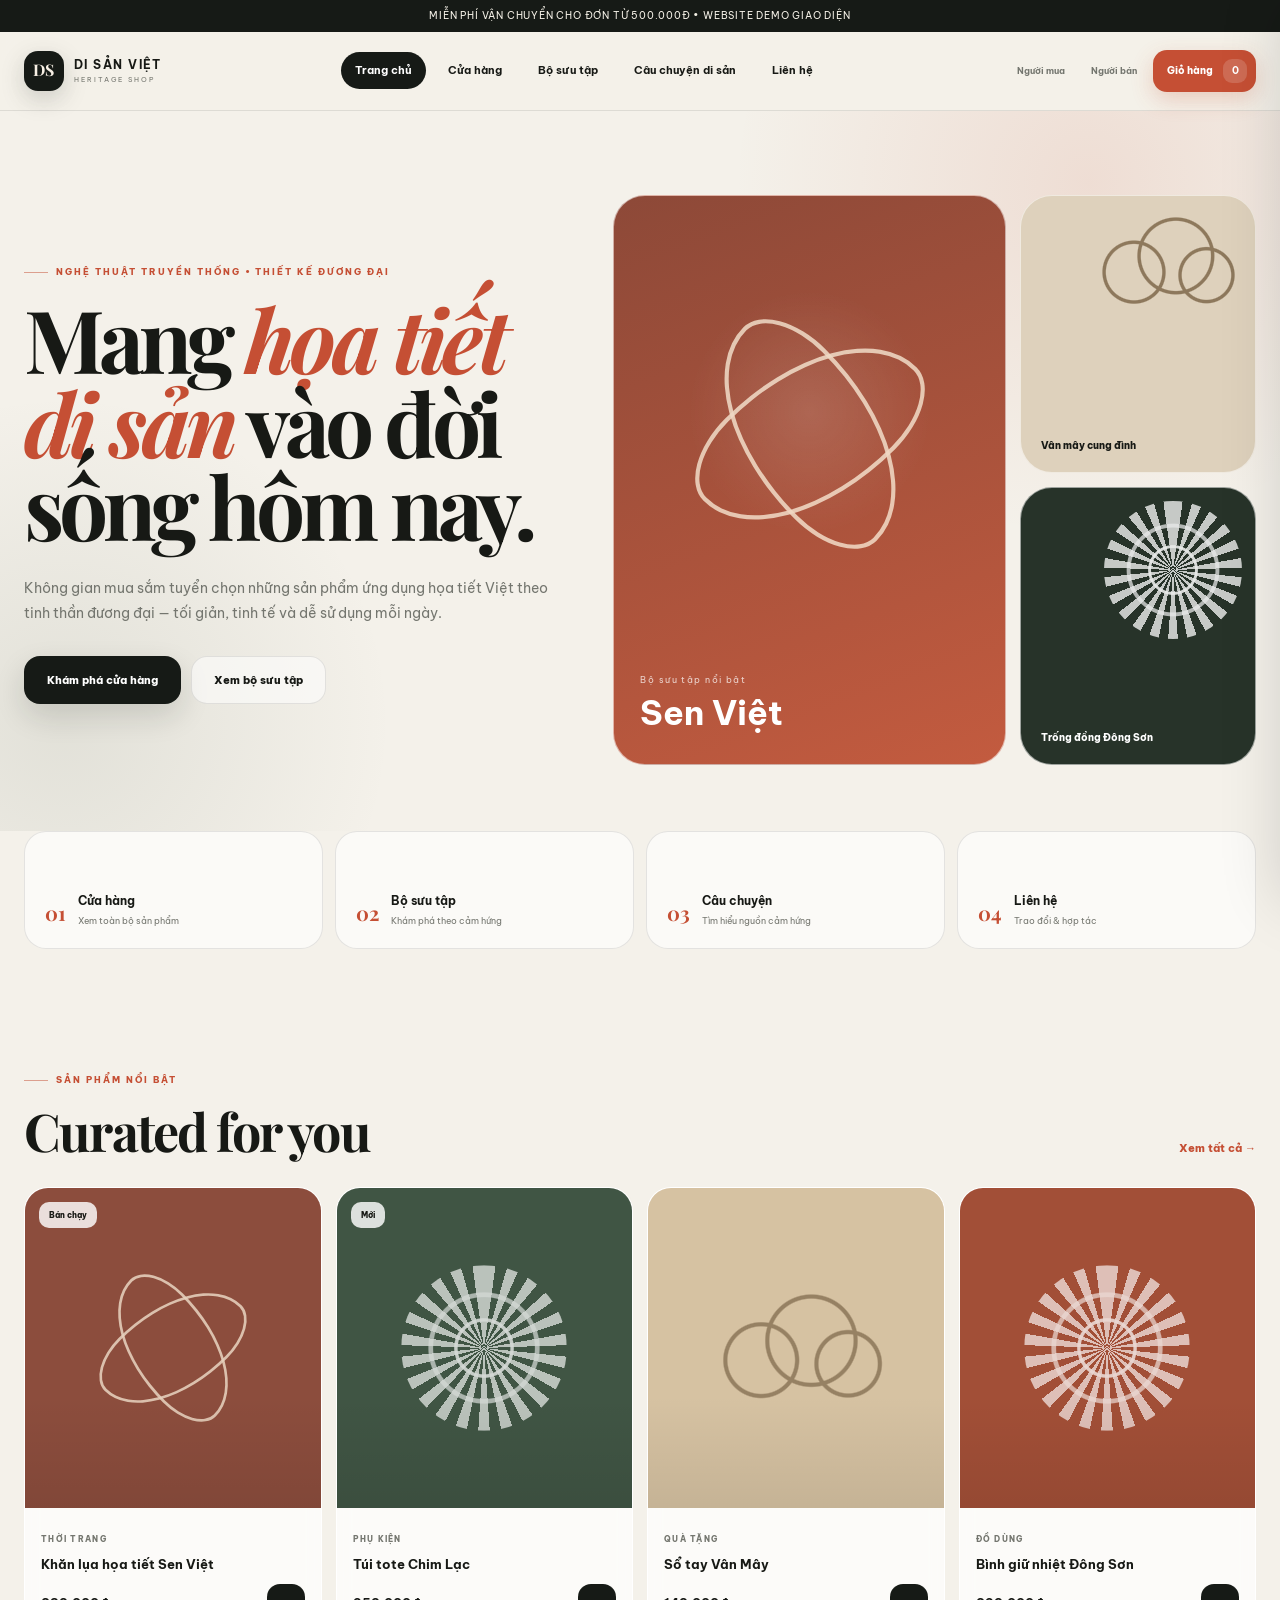
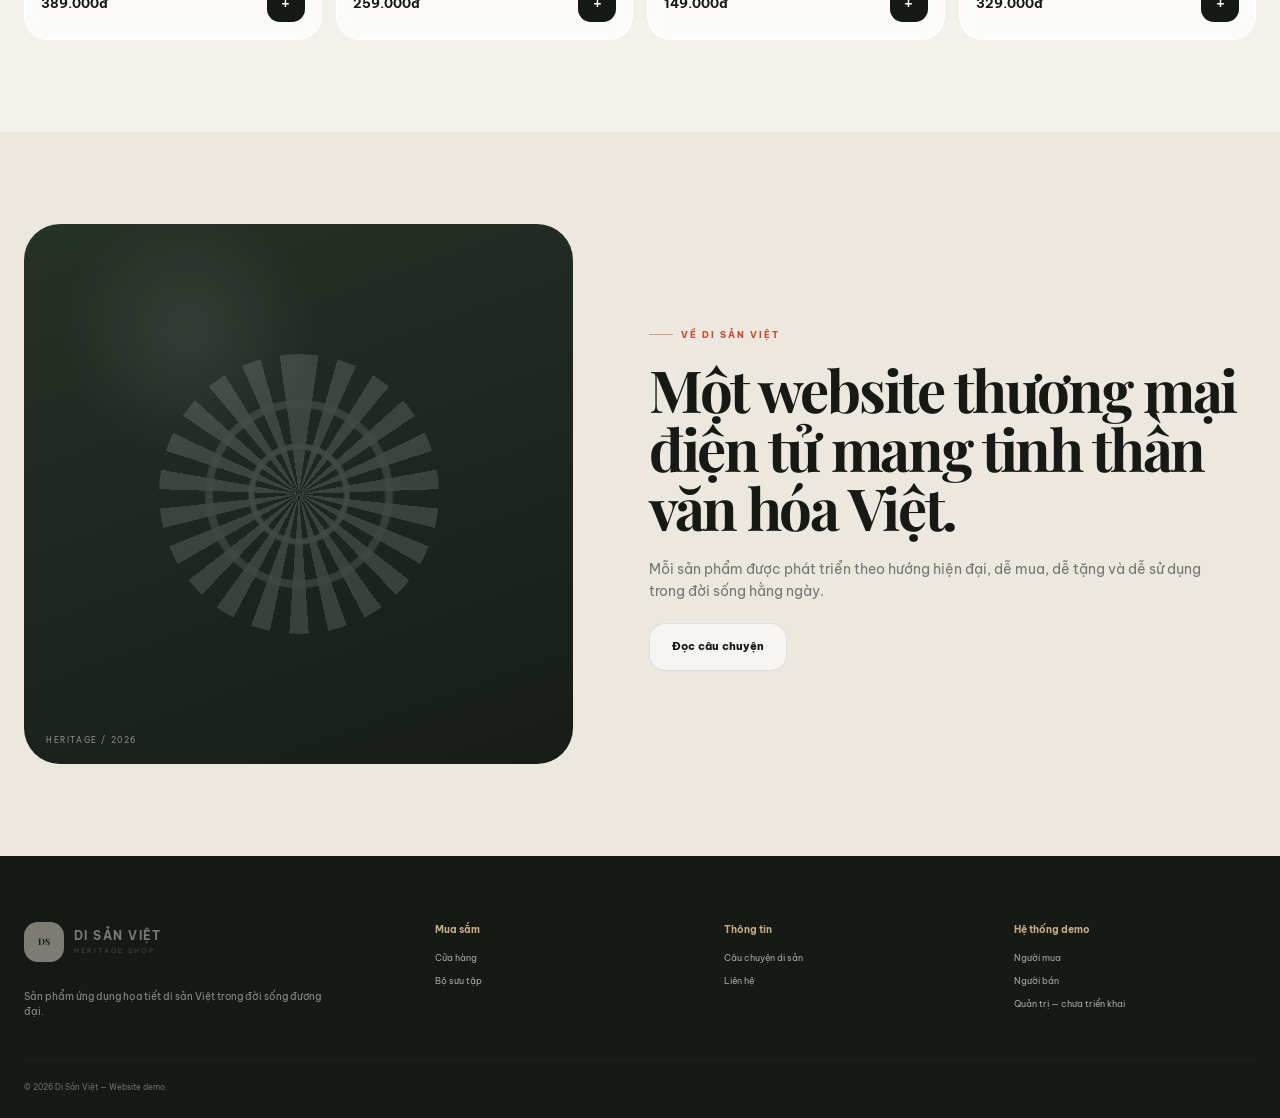
==== index.html @ dab84d5f "first commit" ====
<!DOCTYPE html>
<html lang="vi">
<head>
  <title>Trang chủ | Di Sản Việt</title>

  <meta charset="UTF-8" />
  <meta name="viewport" content="width=device-width, initial-scale=1.0" />
  <link rel="preconnect" href="https://fonts.googleapis.com">
  <link rel="preconnect" href="https://fonts.gstatic.com" crossorigin>
  <link href="https://fonts.googleapis.com/css2?family=Be+Vietnam+Pro:wght@400;500;600;700;800&family=Playfair+Display:wght@600;700&display=swap" rel="stylesheet">
  <link rel="stylesheet" href="assets/style.css" />

</head>
<body data-page="home">

  <div class="announcement">Miễn phí vận chuyển cho đơn từ 500.000đ • Website demo giao diện</div>
  <header class="header">
    <div class="container header-inner">
      <a href="index.html" class="brand">
        <span class="brand-mark">DS</span>
        <span class="brand-text"><strong>DI SẢN VIỆT</strong><small>HERITAGE SHOP</small></span>
      </a>

      <nav class="desktop-nav">
        <a data-nav="home" href="index.html">Trang chủ</a>
        <a data-nav="shop" href="shop.html">Cửa hàng</a>
        <a data-nav="collections" href="collections.html">Bộ sưu tập</a>
        <a data-nav="story" href="story.html">Câu chuyện di sản</a>
        <a data-nav="contact" href="contact.html">Liên hệ</a>
      </nav>

      <div class="header-actions">
        <a class="small-link demo-link" href="account.html">Người mua</a>
        <a class="small-link demo-link" href="seller.html">Người bán</a>
        <button class="cart-button" id="openCart"><span>Giỏ hàng</span><b id="cartCount">0</b></button>
        <button class="mobile-menu-button" id="menuButton">☰</button>
      </div>
    </div>
    <div class="mobile-menu" id="mobileMenu">
      <a href="index.html">Trang chủ</a>
      <a href="shop.html">Cửa hàng</a>
      <a href="collections.html">Bộ sưu tập</a>
      <a href="story.html">Câu chuyện di sản</a>
      <a href="contact.html">Liên hệ</a>
      <a href="account.html">Tài khoản người mua</a>
      <a href="seller.html">Kênh người bán</a>
    </div>
  </header>

<main>
<section class="hero page-home">
  <div class="container hero-grid">
    <div class="hero-copy">
      <span class="eyebrow">NGHỆ THUẬT TRUYỀN THỐNG • THIẾT KẾ ĐƯƠNG ĐẠI</span>
      <h1>Mang <em>họa tiết di sản</em> vào đời sống hôm nay.</h1>
      <p>Không gian mua sắm tuyển chọn những sản phẩm ứng dụng họa tiết Việt theo tinh thần đương đại — tối giản, tinh tế và dễ sử dụng mỗi ngày.</p>
      <div class="hero-actions">
        <a class="button primary" href="shop.html">Khám phá cửa hàng</a>
        <a class="button secondary" href="collections.html">Xem bộ sưu tập</a>
      </div>
    </div>
    <div class="hero-visual">
      <div class="hero-card large"><div class="motif motif-lotus"></div><div class="hero-card-label"><span>Bộ sưu tập nổi bật</span><strong>Sen Việt</strong></div></div>
      <div class="hero-card small top"><div class="motif motif-cloud"></div><span>Vân mây cung đình</span></div>
      <div class="hero-card small bottom"><div class="motif motif-drum"></div><span>Trống đồng Đông Sơn</span></div>
    </div>
  </div>
</section>

<section class="quick-nav">
  <div class="container quick-grid">
    <a href="shop.html"><b>01</b><div><strong>Cửa hàng</strong><span>Xem toàn bộ sản phẩm</span></div></a>
    <a href="collections.html"><b>02</b><div><strong>Bộ sưu tập</strong><span>Khám phá theo cảm hứng</span></div></a>
    <a href="story.html"><b>03</b><div><strong>Câu chuyện</strong><span>Tìm hiểu nguồn cảm hứng</span></div></a>
    <a href="contact.html"><b>04</b><div><strong>Liên hệ</strong><span>Trao đổi & hợp tác</span></div></a>
  </div>
</section>

<section class="section">
  <div class="container">
    <div class="section-heading"><div><span class="eyebrow">SẢN PHẨM NỔI BẬT</span><h2>Curated for you</h2></div><a class="text-link" href="shop.html">Xem tất cả →</a></div>
    <div class="product-grid" id="featuredGrid"></div>
  </div>
</section>

<section class="section soft-section">
  <div class="container story-grid">
    <div class="story-art"><div class="story-frame"><div class="motif motif-drum huge"></div></div></div>
    <div class="story-copy"><span class="eyebrow">VỀ DI SẢN VIỆT</span><h2>Một website thương mại điện tử mang tinh thần văn hóa Việt.</h2><p>Mỗi sản phẩm được phát triển theo hướng hiện đại, dễ mua, dễ tặng và dễ sử dụng trong đời sống hằng ngày.</p><a href="story.html" class="button secondary">Đọc câu chuyện</a></div>
  </div>
</section>
</main>

  <footer class="footer">
    <div class="container footer-grid">
      <div>
        <a href="index.html" class="brand footer-brand">
          <span class="brand-mark">DS</span>
          <span class="brand-text"><strong>DI SẢN VIỆT</strong><small>HERITAGE SHOP</small></span>
        </a>
        <p>Sản phẩm ứng dụng họa tiết di sản Việt trong đời sống đương đại.</p>
      </div>
      <div><h4>Mua sắm</h4><a href="shop.html">Cửa hàng</a><a href="collections.html">Bộ sưu tập</a></div>
      <div><h4>Thông tin</h4><a href="story.html">Câu chuyện di sản</a><a href="contact.html">Liên hệ</a></div>
      <div><h4>Hệ thống demo</h4><a href="account.html">Người mua</a><a href="seller.html">Người bán</a><span>Quản trị — chưa triển khai</span></div>
    </div>
    <div class="container copyright">© 2026 Di Sản Việt — Website demo.</div>
  </footer>

  <aside class="cart-drawer" id="cartDrawer">
    <div class="cart-header">
      <div><span class="eyebrow">GIỎ HÀNG DEMO</span><h3>Sản phẩm đã chọn</h3></div>
      <button id="closeCart">×</button>
    </div>
    <div id="cartItems" class="cart-items"></div>
    <div class="cart-footer">
      <div class="cart-total"><span>Tạm tính</span><strong id="cartTotal">0đ</strong></div>
      <button class="button primary full" id="checkoutBtn">Thanh toán demo</button>
      <small>Chưa tích hợp thanh toán, tài khoản hay hệ thống quản trị.</small>
    </div>
  </aside>
  <div class="overlay" id="overlay"></div>
  <div class="toast" id="toast"></div>
  <script src="assets/script.js"></script>

</body>
</html>
---- assets/style.css ----
*{box-sizing:border-box;margin:0;padding:0}
:root{
  --bg:#f4f1ea;
  --surface:#fbfaf7;
  --surface-2:#ece8df;
  --ink:#171915;
  --muted:#74766f;
  --line:rgba(23,25,21,.10);
  --accent:#c54f34;
  --accent-2:#856f52;
  --olive:#5e6b58;
  --dark:#161a16;
  --dark-2:#242a24;
  --radius:28px;
  --shadow:0 24px 70px rgba(25,28,22,.12);
}
html{scroll-behavior:smooth}
body{
  font-family:"Be Vietnam Pro",sans-serif;
  background:var(--bg);
  color:var(--ink);
  line-height:1.55;
  -webkit-font-smoothing:antialiased;
}
a{text-decoration:none;color:inherit}
button,input,select,textarea{font:inherit}
button{cursor:pointer}
.container{width:min(1240px,calc(100% - 48px));margin:auto}
.announcement{
  background:var(--dark);
  color:#f6f2e8;
  text-align:center;
  padding:8px 16px;
  font-size:10px;
  letter-spacing:.08em;
  text-transform:uppercase;
}
.header{
  position:sticky;top:0;z-index:80;
  background:rgba(244,241,234,.78);
  backdrop-filter:blur(22px) saturate(140%);
  border-bottom:1px solid var(--line);
}
.header-inner{
  height:78px;
  display:grid;
  grid-template-columns:auto 1fr auto;
  align-items:center;
  gap:28px;
}
.brand{display:flex;align-items:center;gap:10px}
.brand-mark{
  width:40px;height:40px;border-radius:14px;
  display:grid;place-items:center;
  background:var(--dark);color:#f7efe4;
  font-family:"Playfair Display",serif;
  font-weight:700;letter-spacing:.03em;
  box-shadow:0 8px 24px rgba(22,26,22,.18)
}
.brand-mark:after{display:none}
.brand-text{display:flex;flex-direction:column;line-height:1}
.brand-text strong{font-family:"Be Vietnam Pro",sans-serif;font-size:12px;letter-spacing:.12em}
.brand-text small{font-size:7px;letter-spacing:.28em;color:var(--muted);margin-top:5px}
.desktop-nav{
  display:flex;justify-content:center;gap:8px;
  font-size:11px;font-weight:700
}
.desktop-nav a{
  padding:10px 14px;border-radius:999px;transition:.25s
}
.desktop-nav a:hover{background:rgba(255,255,255,.55)}
.desktop-nav a.active{background:var(--dark);color:#fff}
.desktop-nav a.active:after,.desktop-nav a:hover:after{display:none}
.header-actions{display:flex;align-items:center;gap:6px}
.small-link{
  font-size:9px;font-weight:700;color:var(--muted);
  padding:9px 10px;border-radius:999px;transition:.2s
}
.small-link:hover{background:white;color:var(--ink)}
.cart-button{
  height:42px;border:0;border-radius:14px;
  background:var(--accent);color:#fff;
  padding:0 9px 0 14px;
  display:flex;align-items:center;gap:10px;
  font-size:10px;font-weight:800;
  box-shadow:0 8px 22px rgba(197,79,52,.24)
}
.cart-button b{
  width:24px;height:24px;border-radius:9px;background:rgba(255,255,255,.16);
  display:grid;place-items:center;font-size:10px
}
.mobile-menu-button{display:none;width:40px;height:40px;border:0;background:transparent;font-size:20px}
.mobile-menu{display:none}
.eyebrow{
  display:inline-flex;align-items:center;gap:8px;
  margin-bottom:18px;
  font-size:9px;font-weight:800;letter-spacing:.22em;
  color:var(--accent);text-transform:uppercase
}
.eyebrow:before{content:"";width:24px;height:1px;background:currentColor;opacity:.5}
h1,h2,h3{font-family:"Playfair Display",serif}
.button{
  min-height:48px;padding:0 22px;border-radius:16px;border:1px solid transparent;
  display:inline-flex;align-items:center;justify-content:center;
  font-size:11px;font-weight:800;transition:.25s
}
.button.primary{background:var(--dark);color:#fff;box-shadow:0 12px 30px rgba(22,26,22,.14)}
.button.primary:hover{transform:translateY(-2px);background:var(--accent)}
.button.secondary{background:rgba(255,255,255,.55);border-color:var(--line)}
.button.secondary:hover{background:#fff;transform:translateY(-2px)}
.text-link{font-size:11px;font-weight:800;color:var(--accent)}
.hero{
  background:
    radial-gradient(circle at 85% 10%,rgba(197,79,52,.12),transparent 28%),
    radial-gradient(circle at 5% 85%,rgba(94,107,88,.12),transparent 24%),
    var(--bg);
  overflow:hidden
}
.hero-grid{
  min-height:720px;
  display:grid;
  grid-template-columns:.92fr 1.08fr;
  gap:42px;
  align-items:center;
  padding:70px 0 52px
}
.hero-copy h1{
  font-size:clamp(56px,6.8vw,92px);
  line-height:.96;
  letter-spacing:-.055em;
  max-width:650px
}
.hero-copy h1 em{font-style:italic;color:var(--accent)}
.hero-copy p{
  max-width:570px;margin:28px 0 30px;
  font-size:14px;color:var(--muted);line-height:1.8
}
.hero-actions{display:flex;gap:10px;flex-wrap:wrap}
.hero-visual{
  height:570px;
  position:relative;
  display:grid;
  grid-template-columns:1.25fr .75fr;
  grid-template-rows:1fr 1fr;
  gap:14px
}
.hero-card{
  position:relative!important;inset:auto!important;width:auto!important;height:auto!important;
  border-radius:32px!important;overflow:hidden;box-shadow:none;
  border:1px solid rgba(255,255,255,.55)
}
.hero-card.large{
  grid-row:1/3;
  background:
    radial-gradient(circle at 50% 38%,rgba(255,255,255,.12),transparent 30%),
    linear-gradient(160deg,#8d4938 0%,#c35b3f 100%);
}
.hero-card.small.top{background:#ded1bc}
.hero-card.small.bottom{background:#273329;color:#fff}
.hero-card.small{
  display:flex;align-items:flex-start;justify-content:flex-end;
  padding:22px;gap:8px
}
.hero-card.small span{
  position:absolute;left:20px;bottom:18px;font-size:10px;font-weight:800
}
.hero-card-label{position:absolute;left:26px;bottom:24px;color:white}
.hero-card-label span{display:block;font-size:9px;letter-spacing:.16em;opacity:.74}
.hero-card-label strong{font-size:34px}
.motif{position:relative}
.motif-drum{
  width:120px;height:120px;border-radius:50%;
  background:
    repeating-conic-gradient(from 0deg,rgba(255,255,255,.82) 0 8deg,transparent 8deg 16deg),
    radial-gradient(circle,transparent 0 22%,rgba(255,255,255,.9) 23% 25%,transparent 26% 43%,rgba(255,255,255,.72) 44% 47%,transparent 48%)
}
.motif-lotus{width:150px;height:150px}
.motif-lotus:before,.motif-lotus:after{
  content:"";position:absolute;inset:0;margin:auto;width:62px;height:110px;
  border:2px solid rgba(255,245,225,.88);
  border-radius:70% 30% 70% 30%;transform:rotate(45deg)
}
.motif-lotus:after{transform:rotate(-45deg)}
.motif-cloud{
  width:140px;height:88px;
  background:
    radial-gradient(circle at 32% 60%,transparent 0 24px,var(--accent-2) 25px 27px,transparent 28px),
    radial-gradient(circle at 58% 44%,transparent 0 30px,var(--accent-2) 31px 33px,transparent 34px),
    radial-gradient(circle at 77% 63%,transparent 0 21px,var(--accent-2) 22px 24px,transparent 25px)
}
.hero-card.large .motif-lotus{
  position:absolute;left:50%;top:42%;transform:translate(-50%,-50%) scale(2.15);
  opacity:.82
}
.hero-card.small .motif{transform:scale(1.15);opacity:.9}
.quick-nav{padding:0 0 22px}
.quick-grid{
  display:grid;grid-template-columns:repeat(4,1fr);gap:12px
}
.quick-grid a{
  min-height:118px;padding:20px;border-radius:22px;
  background:rgba(255,255,255,.62);
  border:1px solid var(--line);
  display:flex;align-items:flex-end;gap:12px;transition:.25s
}
.quick-grid a:hover{transform:translateY(-4px);background:#fff;box-shadow:var(--shadow)}
.quick-grid b{font-family:"Playfair Display",serif;color:var(--accent);font-size:20px}
.quick-grid strong,.quick-grid span{display:block}
.quick-grid strong{font-size:12px}.quick-grid span{font-size:9px;color:var(--muted);margin-top:3px}
.section{padding:92px 0}
.soft-section{background:var(--surface-2)}
.section-heading{display:flex;justify-content:space-between;align-items:flex-end;gap:30px;margin-bottom:30px}
.section-heading h2{font-size:52px;line-height:1;letter-spacing:-.035em}
.product-grid{display:grid;grid-template-columns:repeat(4,1fr);gap:14px}
.product-card{
  background:rgba(255,255,255,.72);
  border:1px solid rgba(255,255,255,.9);
  border-radius:24px;
  overflow:hidden;
  transition:.28s;
  backdrop-filter:blur(10px)
}
.product-card:hover{transform:translateY(-7px);box-shadow:var(--shadow)}
.product-image{
  height:320px;display:grid;place-items:center;position:relative;overflow:hidden
}
.product-image:after{
  content:"";position:absolute;inset:0;
  background:linear-gradient(to top,rgba(0,0,0,.08),transparent 35%)
}
.product-image .motif{transform:scale(1.38);opacity:.78;transition:.4s}
.product-card:hover .product-image .motif{transform:scale(1.5) rotate(4deg)}
.product-badge{
  position:absolute;left:14px;top:14px;z-index:2;
  background:rgba(255,255,255,.82);backdrop-filter:blur(10px);
  padding:7px 10px;border-radius:10px;font-size:8px;font-weight:800
}
.product-info{padding:16px 16px 17px}
.product-category{font-size:8px;letter-spacing:.16em;color:var(--muted);font-weight:800}
.product-info h3{font-family:"Be Vietnam Pro",sans-serif;font-size:13px;margin:5px 0 10px}
.product-price{display:flex;align-items:center;justify-content:space-between}
.product-price strong{font-size:13px}
.add-cart{
  width:38px;height:38px;border-radius:13px;border:0;background:var(--dark);color:#fff;font-size:18px;
  transition:.2s
}
.add-cart:hover{background:var(--accent);transform:rotate(8deg) scale(1.04)}
.story-grid{display:grid;grid-template-columns:.95fr 1.05fr;gap:76px;align-items:center}
.story-frame{
  min-height:540px;border-radius:36px;background:
    radial-gradient(circle at 30% 20%,rgba(255,255,255,.08),transparent 22%),
    linear-gradient(160deg,#263127,#171c17);
  display:grid;place-items:center;position:relative;overflow:hidden
}
.story-frame:after{
  content:"HERITAGE / 2026";
  position:absolute;left:22px;bottom:18px;color:rgba(255,255,255,.5);
  font-size:8px;letter-spacing:.2em
}
.huge{width:280px;height:280px;opacity:.16}
.story-copy h2{font-size:58px;line-height:1.02;letter-spacing:-.04em;margin-bottom:22px}
.story-copy p{font-size:14px;color:var(--muted);margin-bottom:20px;max-width:570px}
.page-hero{
  background:
    radial-gradient(circle at 85% 20%,rgba(197,79,52,.12),transparent 22%),
    var(--bg);
  padding:120px 0 88px
}
.page-hero.compact{padding:90px 0 66px}
.page-hero h1{font-size:clamp(48px,6vw,76px);line-height:.98;letter-spacing:-.045em;max-width:820px}
.page-hero p{margin-top:18px;color:var(--muted);max-width:650px}
.products-section{background:var(--surface-2)}
.shop-toolbar{
  display:flex;justify-content:space-between;align-items:center;gap:20px;
  margin-bottom:28px;padding:12px;border-radius:20px;
  background:rgba(255,255,255,.6);border:1px solid rgba(255,255,255,.85)
}
.filter-row{display:flex;gap:6px;flex-wrap:wrap}
.filter{
  border:0;background:transparent;border-radius:12px;padding:10px 13px;
  font-size:9px;font-weight:800;color:var(--muted)
}
.filter.active,.filter:hover{background:var(--dark);color:white}
.search-box{
  width:300px;height:44px;background:#fff;border:1px solid var(--line);border-radius:14px;
  display:flex;align-items:center;gap:8px;padding:0 14px
}
.search-box input{width:100%;border:0;outline:0;background:transparent;font-size:10px}
.empty-state{display:none;text-align:center;color:var(--muted);padding:30px}
.collection-list{display:flex;flex-direction:column;gap:32px}
.collection-feature{
  display:grid;grid-template-columns:1.06fr .94fr;gap:20px;align-items:stretch;
  padding:16px;border-radius:30px;background:rgba(255,255,255,.58);border:1px solid rgba(255,255,255,.9)
}
.collection-feature>div:last-child{
  display:flex;flex-direction:column;justify-content:center;padding:42px
}
.collection-feature.reverse>div:first-child{order:2}
.collection-feature h2{font-size:52px;line-height:1;margin-bottom:18px}
.collection-feature p{font-size:13px;color:var(--muted);margin-bottom:24px;max-width:520px}
.collection-visual{min-height:420px;border-radius:22px;display:grid;place-items:center}
.collection-visual .motif{transform:scale(2.1)}
.collection-visual.red{background:linear-gradient(145deg,#8d4938,#c45d40)}
.collection-visual.green{background:linear-gradient(145deg,#435443,#6b7969)}
.collection-visual.beige{background:linear-gradient(145deg,#d9cbb5,#eee6d7)}
.story-hero-grid{display:grid;grid-template-columns:1.15fr .85fr;gap:28px;align-items:center}
.story-symbol{
  height:360px;border-radius:32px;background:var(--dark);
  display:grid;place-items:center;overflow:hidden
}
.article-layout{display:grid;grid-template-columns:110px 1fr;gap:52px;max-width:940px}
.article-index{display:flex;flex-direction:column;gap:34px;color:var(--accent);font-family:"Playfair Display",serif}
.article-layout article h2{font-size:38px;margin:0 0 12px}
.article-layout article p{color:var(--muted);margin-bottom:42px;line-height:1.8}
.contact-grid{display:grid;grid-template-columns:.82fr 1.18fr;gap:22px}
.contact-info{display:grid;grid-template-columns:1fr 1fr;gap:12px}
.contact-info div{
  border-radius:22px;padding:22px;min-height:150px;
  background:rgba(255,255,255,.6);border:1px solid rgba(255,255,255,.9);
  display:flex;flex-direction:column;justify-content:flex-end
}
.contact-info span{font-size:8px;color:var(--accent);letter-spacing:.16em;font-weight:800}
.contact-info strong{font-size:12px;margin-top:8px}
.contact-form{
  display:grid;gap:14px;background:#fff;padding:24px;border-radius:26px;border:1px solid var(--line)
}
.contact-form label{font-size:10px;font-weight:800}
.contact-form input,.contact-form select,.contact-form textarea{
  width:100%;margin-top:7px;padding:13px 14px;border:1px solid var(--line);border-radius:14px;background:var(--surface);outline:0
}
.system-page{
  min-height:calc(100vh - 112px);
  display:grid;place-items:center;padding:70px 20px;
  background:
    radial-gradient(circle at 20% 20%,rgba(197,79,52,.15),transparent 26%),
    radial-gradient(circle at 85% 85%,rgba(94,107,88,.16),transparent 24%),
    var(--bg)
}
.system-panel{
  width:min(580px,100%);background:rgba(255,255,255,.74);backdrop-filter:blur(20px);
  border:1px solid rgba(255,255,255,.9);border-radius:32px;padding:38px;box-shadow:var(--shadow)
}
.system-badge{
  display:inline-block;background:var(--accent);color:#fff;font-size:8px;font-weight:800;
  letter-spacing:.14em;padding:7px 10px;border-radius:999px;margin-bottom:16px
}
.system-panel h1{font-size:50px}
.system-panel p{font-size:12px;color:var(--muted);margin:14px 0 22px}
.fake-form{display:grid;gap:10px;margin-bottom:20px}
.fake-form input{height:48px;border:1px solid var(--line);border-radius:14px;padding:0 14px;background:#fff}
.seller-cards{display:grid;grid-template-columns:repeat(3,1fr);gap:10px;margin-bottom:20px}
.seller-cards div{background:var(--surface-2);border-radius:16px;padding:18px;text-align:center}
.seller-cards b,.seller-cards span{display:block}.seller-cards b{font-size:20px}.seller-cards span{font-size:8px;color:var(--muted);margin-top:4px}
.footer{background:var(--dark);color:#eeeae1;padding:66px 0 24px}
.footer-grid{display:grid;grid-template-columns:1.5fr repeat(3,1fr);gap:48px}
.footer-grid>div:not(:first-child){display:flex;flex-direction:column;align-items:flex-start}
.footer h4{font-size:10px;color:#c7ab83;margin-bottom:14px}
.footer a,.footer span{font-size:9px;opacity:.68;margin-bottom:9px}
.footer p{font-size:10px;opacity:.55;max-width:300px;margin-top:18px}
.footer-brand .brand-mark{background:#f5eee3;color:var(--dark)}
.copyright{border-top:1px solid rgba(255,255,255,.08);padding-top:20px;margin-top:40px;font-size:8px;opacity:.4}
.cart-drawer{
  position:fixed;top:0;right:0;width:min(450px,94vw);height:100vh;background:#fbfaf7;z-index:110;
  transform:translateX(105%);transition:.32s cubic-bezier(.22,.8,.2,1);
  display:flex;flex-direction:column;box-shadow:-20px 0 60px rgba(0,0,0,.16)
}
.cart-drawer.open{transform:translateX(0)}
.cart-header{padding:24px;border-bottom:1px solid var(--line);display:flex;justify-content:space-between}
.cart-header h3{font-size:26px}.cart-header button{border:0;background:transparent;font-size:30px}
.cart-items{padding:18px 24px;overflow:auto;flex:1}
.cart-empty{height:100%;display:grid;place-items:center;text-align:center;color:var(--muted);font-size:11px}
.cart-item{display:grid;grid-template-columns:62px 1fr auto;gap:12px;align-items:center;padding:12px 0;border-bottom:1px solid var(--line)}
.cart-thumb{width:62px;height:72px;border-radius:14px}
.cart-item h4{font-size:10px}.cart-item p{font-size:9px;color:var(--muted)}
.cart-item button{border:0;background:transparent;color:var(--accent);font-size:18px}
.cart-footer{padding:22px 24px;border-top:1px solid var(--line)}
.cart-total{display:flex;justify-content:space-between;margin-bottom:16px;font-size:12px}
.cart-footer small{display:block;text-align:center;color:var(--muted);font-size:8px;margin-top:9px}
.overlay{position:fixed;inset:0;background:rgba(12,14,12,.35);backdrop-filter:blur(5px);z-index:100;opacity:0;pointer-events:none;transition:.25s}
.overlay.show{opacity:1;pointer-events:auto}
.toast{
  position:fixed;left:50%;bottom:28px;transform:translate(-50%,24px);opacity:0;
  background:var(--dark);color:white;padding:11px 16px;border-radius:14px;font-size:9px;z-index:130;transition:.25s
}
.toast.show{opacity:1;transform:translate(-50%,0)}

@media(max-width:1060px){
  .desktop-nav{display:none}.small-link{display:none}.mobile-menu-button{display:grid;place-items:center}
  .hero-grid{grid-template-columns:1fr 1fr}.hero-copy h1{font-size:58px}.product-grid{grid-template-columns:repeat(3,1fr)}
}
@media(max-width:760px){
  .container{width:min(calc(100% - 26px),1240px)}
  .announcement{font-size:8px}
  .header-inner{height:64px;grid-template-columns:1fr auto}
  .brand-mark{width:36px;height:36px;border-radius:12px}
  .header-actions{justify-self:end}
  .cart-button{width:40px;height:40px;padding:0;justify-content:center;border-radius:13px}.cart-button span{display:none}
  .mobile-menu{
    position:absolute;top:64px;left:0;right:0;background:rgba(251,250,247,.98);
    padding:12px 16px;border-bottom:1px solid var(--line);flex-direction:column
  }
  .mobile-menu.open{display:flex}
  .mobile-menu a{padding:11px 8px;font-size:10px;border-bottom:1px solid var(--line)}
  .hero-grid{grid-template-columns:1fr;padding:58px 0 22px;gap:34px}
  .hero-copy h1{font-size:46px}
  .hero-copy p{font-size:12px;margin:20px 0 24px}
  .hero-visual{height:430px}
  .hero-card{border-radius:22px!important}
  .hero-card-label strong{font-size:26px}
  .quick-grid{grid-template-columns:1fr 1fr}
  .quick-grid a{min-height:100px;border-radius:18px}
  .section{padding:62px 0}
  .section-heading{align-items:center}.section-heading h2{font-size:38px}
  .product-grid{grid-template-columns:repeat(2,1fr);gap:10px}
  .product-image{height:210px}
  .product-card{border-radius:18px}
  .product-info{padding:13px}
  .story-grid,.collection-feature,.story-hero-grid,.contact-grid{grid-template-columns:1fr;gap:30px}
  .story-frame{min-height:390px;border-radius:24px}
  .story-copy h2{font-size:42px}
  .page-hero{padding:74px 0 54px}.page-hero h1{font-size:44px}
  .shop-toolbar{display:block;padding:10px;border-radius:16px}
  .filter-row{flex-wrap:nowrap;overflow:auto;padding-bottom:4px;scrollbar-width:none}
  .filter-row::-webkit-scrollbar{display:none}
  .filter{white-space:nowrap}
  .search-box{width:100%;margin-top:10px}
  .collection-feature{padding:10px;border-radius:22px}.collection-feature.reverse>div:first-child{order:0}
  .collection-feature>div:last-child{padding:26px 14px 18px}
  .collection-feature h2{font-size:40px}
  .collection-visual{min-height:300px;border-radius:16px}
  .article-layout{grid-template-columns:1fr}.article-index{display:none}
  .contact-info{grid-template-columns:1fr 1fr}
  .footer-grid{grid-template-columns:1fr 1fr}.footer-grid>div:first-child{grid-column:1/-1}
  .system-panel{padding:28px 20px;border-radius:24px}.system-panel h1{font-size:40px}
}
@media(max-width:420px){
  .hero-copy h1{font-size:40px}
  .button{width:100%}
  .quick-grid{grid-template-columns:1fr}
  .product-image{height:180px}
  .product-info h3{font-size:11px;min-height:34px}
  .contact-info{grid-template-columns:1fr}
  .seller-cards{grid-template-columns:1fr}
  .footer-grid{grid-template-columns:1fr}.footer-grid>div:first-child{grid-column:auto}
}
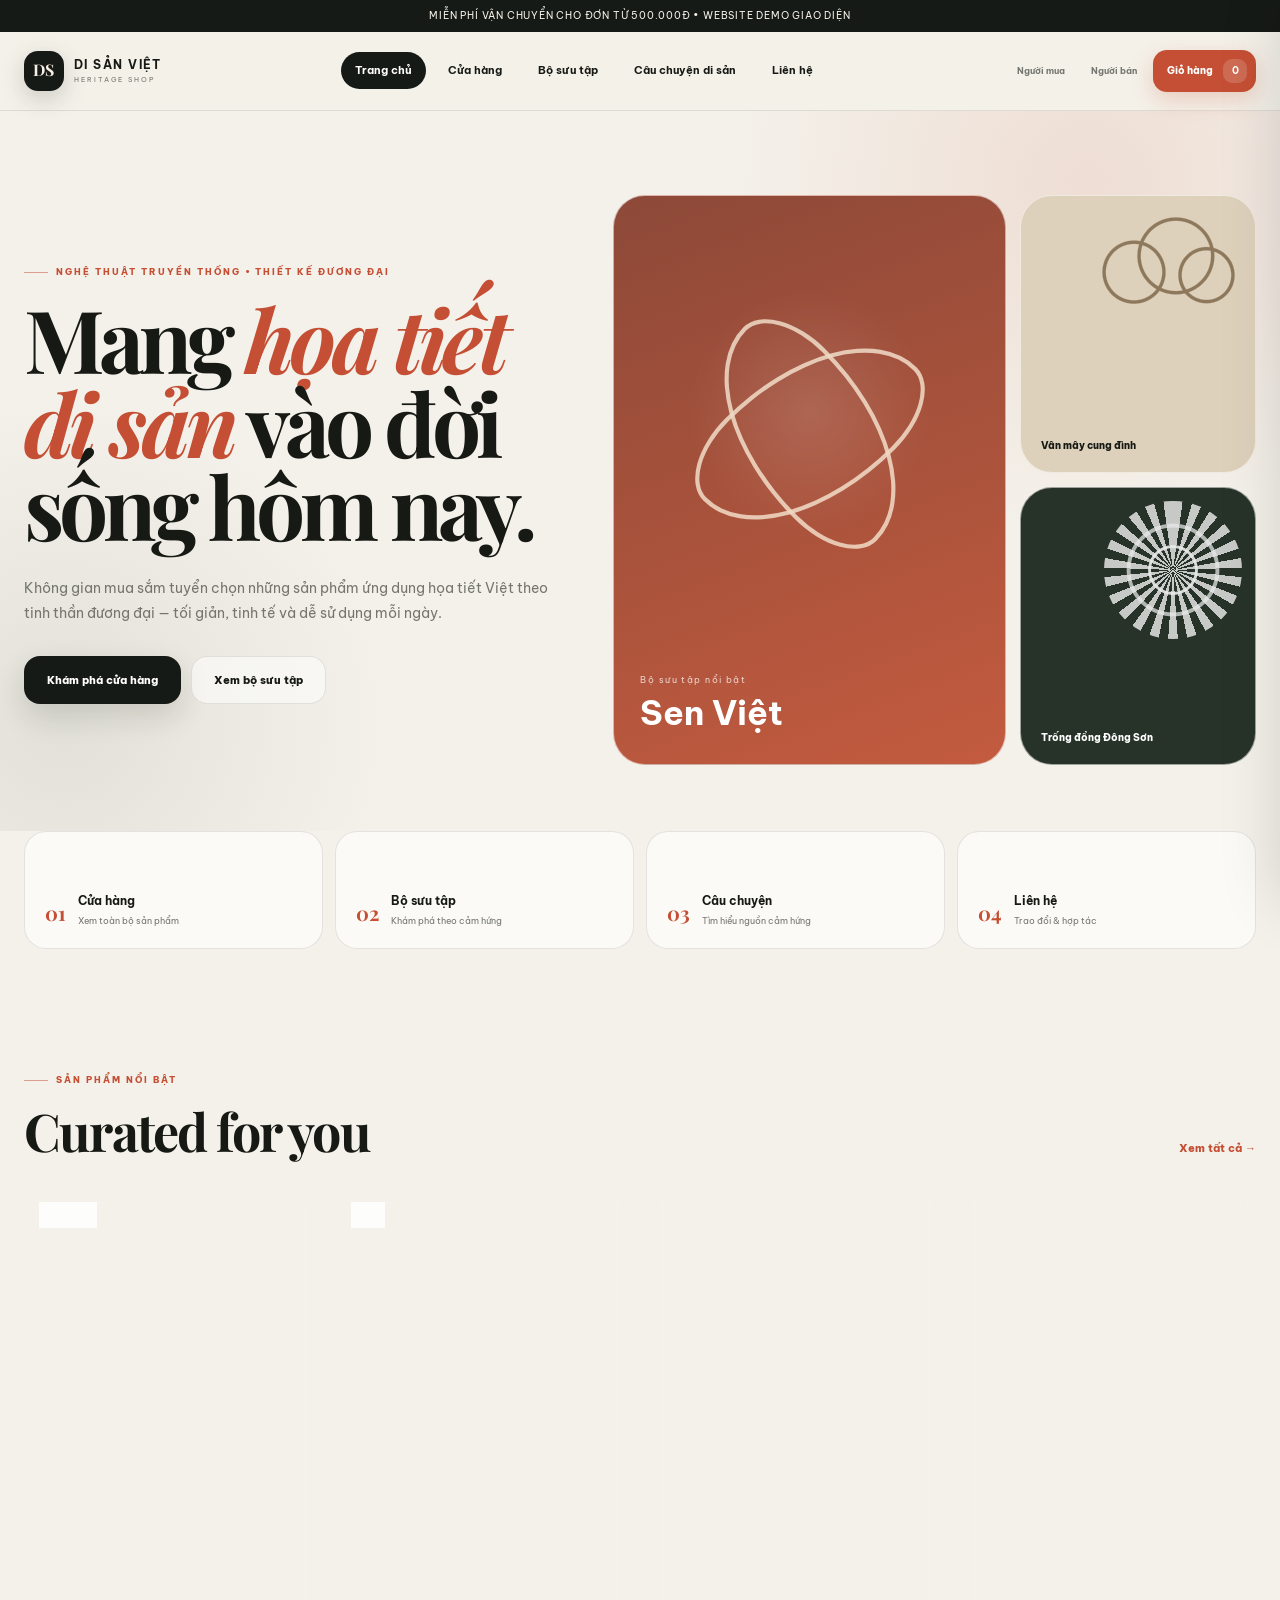
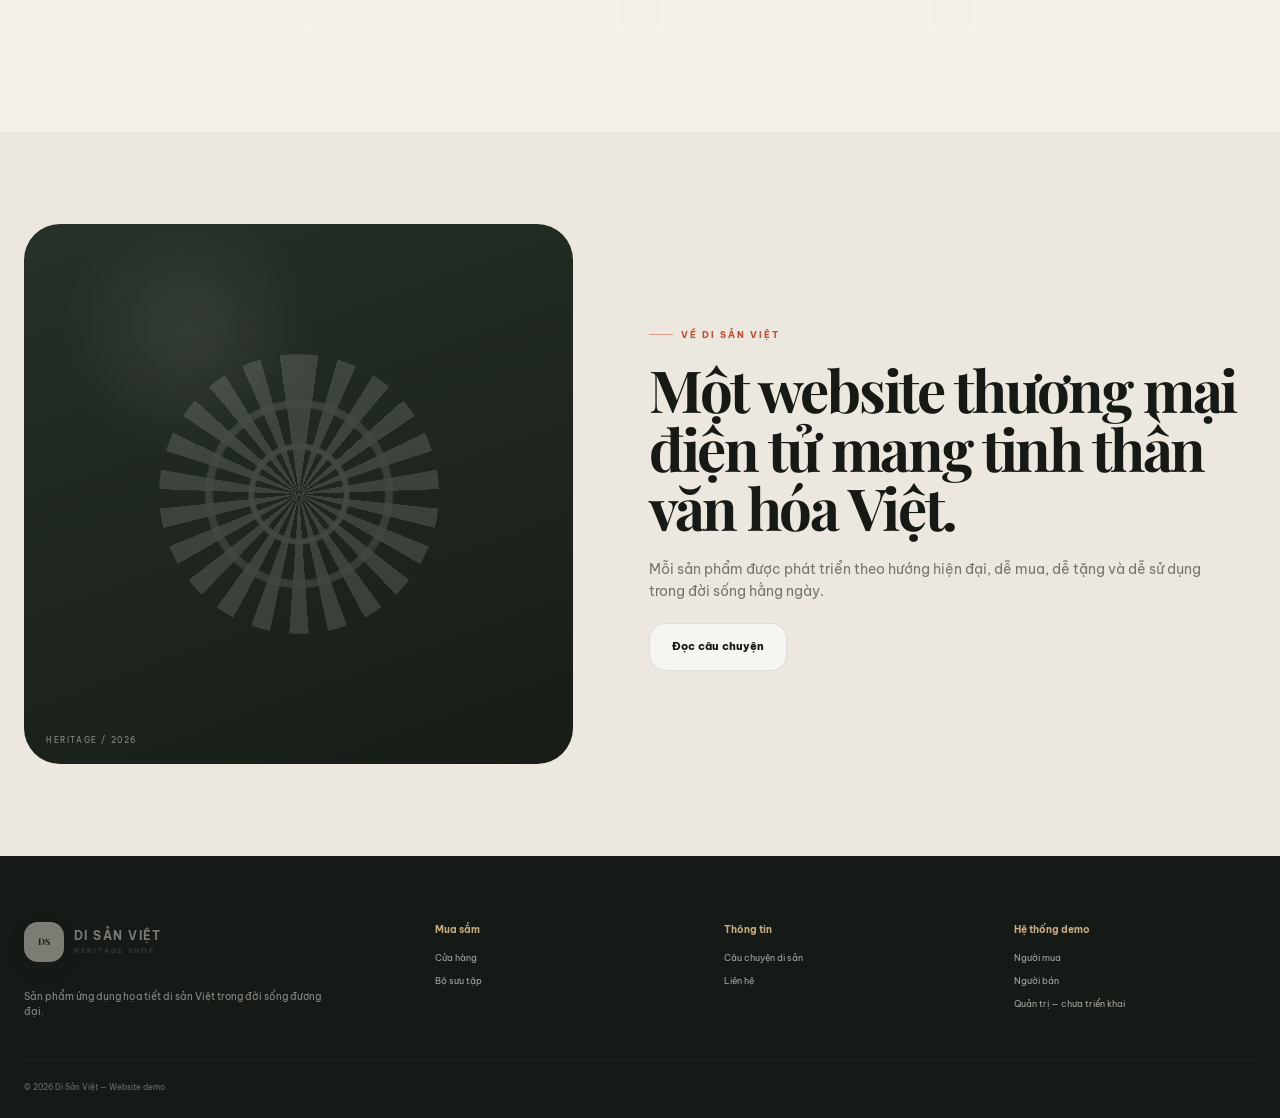
==== commit 4f5c6a5c: "Update index.html" ====
--- a/index.html
+++ b/index.html
@@ -124,4 +124,5 @@
   <script src="assets/script.js"></script>
 
 </body>
-</html>+</html>  
+<!-- deploy -->
